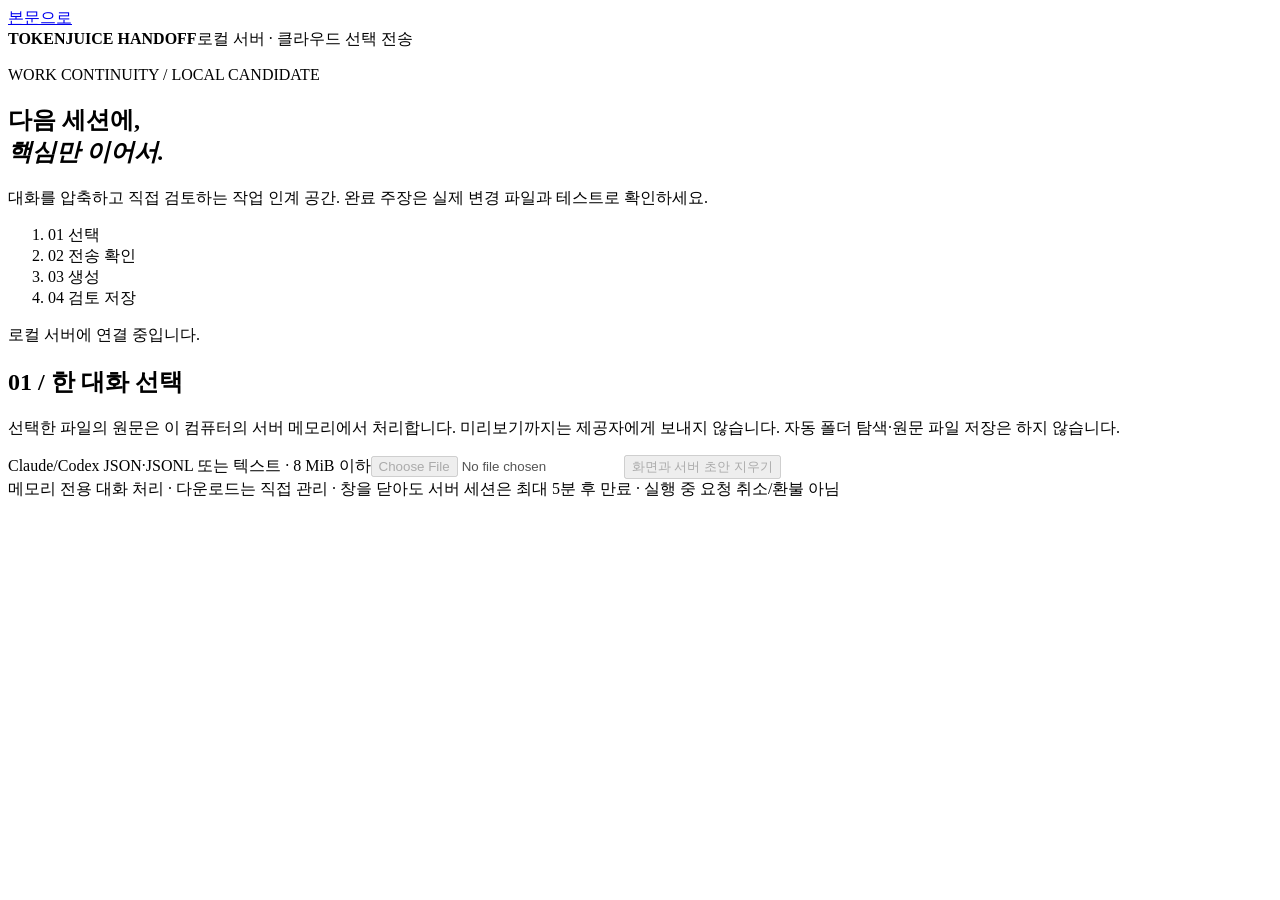
==== local-summary/index.html @ 47b5c276 "Connect local AI summary service with explicit preview and review UI" ====
<!doctype html>
<html lang="ko"><head><meta charset="utf-8"><meta name="viewport" content="width=device-width, initial-scale=1, viewport-fit=cover"><title>TokenJuice 작업 인계</title><link rel="stylesheet" href="/app.css"></head>
<body><a class="skip" href="#main">본문으로</a><main id="main">
  <header><strong>TOKENJUICE <span>HANDOFF</span></strong><span class="badge">로컬 서버 · 클라우드 선택 전송</span></header>
  <section class="intro"><p class="eyebrow">WORK CONTINUITY / LOCAL CANDIDATE</p><h1>다음 세션에,<br><em>핵심만 이어서.</em></h1><p>대화를 압축하고 직접 검토하는 작업 인계 공간. 완료 주장은 실제 변경 파일과 테스트로 확인하세요.</p></section>
  <ol class="steps" aria-label="작업 인계 단계"><li>01 선택</li><li>02 전송 확인</li><li>03 생성</li><li>04 검토 저장</li></ol>
  <p id="status" class="notice" role="status" aria-live="polite">로컬 서버에 연결 중입니다.</p>
  <section class="panel"><h2>01 / 한 대화 선택</h2><p>선택한 파일의 원문은 이 컴퓨터의 서버 메모리에서 처리합니다. 미리보기까지는 제공자에게 보내지 않습니다. 자동 폴더 탐색·원문 파일 저장은 하지 않습니다.</p><label for="file">Claude/Codex JSON·JSONL 또는 텍스트 · 8 MiB 이하</label><input id="file" type="file" accept=".json,.jsonl,.txt" disabled><button id="clear" class="secondary" type="button" disabled>화면과 서버 초안 지우기</button></section>
  <section id="preview-panel" class="panel" hidden><h2>02 / 보내기 전 확인</h2><p id="policy"></p><p class="warning">알려진 비밀값만 제거합니다. 민감정보가 남을 수 있으므로 아래 내용을 직접 확인하세요. 승인하면 토큰 계산과 요약 요청이 Anthropic으로 전송됩니다. 제공자 보존 정책은 별도이며 절대 청구액 상한을 보장하지 않습니다.</p><p>아래 발언을 근거로 목표·완료 주장·막힘·다음 행동을 정리하도록 요청합니다. AI의 완료 발언은 검증된 사실로 취급하지 않습니다.</p><pre id="excerpt" class="excerpt" aria-label="전송할 대화 발언"></pre><p id="expiry"></p><details><summary>기술 정보 · 전체 전송 JSON과 시스템 지시</summary><pre id="payload"></pre></details><label class="check"><input id="consent" type="checkbox"> 전송 내용·제공자·모델·비용 조건을 확인했고 이번 요청 전송에 동의합니다</label><button id="generate" type="button" disabled>동의한 내용으로 요약 생성</button></section>
  <section id="review-panel" class="panel" hidden><h2>04 / 검토하고 인계</h2><p id="cost"></p><p class="warning">AI 초안입니다. 근거 번호는 참조의 존재만 확인하며 사실이나 완료 여부를 보증하지 않습니다. 의미·누락·비밀값을 확인하고 수정하세요.</p>
    <label for="goal">현재 목표</label><textarea id="goal" rows="3" maxlength="4000"></textarea><label for="completed">완료 주장 — 실제 파일·테스트와 대조</label><textarea id="completed" rows="3" maxlength="4000"></textarea><label for="blocked">막힌 부분</label><textarea id="blocked" rows="3" maxlength="4000"></textarea><label for="next">다음 할 일</label><textarea id="next" rows="3" maxlength="4000"></textarea>
    <details><summary>AI 초안의 근거 번호와 발언</summary><pre id="evidence"></pre></details><label class="check"><input id="reviewed" type="checkbox"> 실제 작업·완료 주장·민감정보를 확인하고 네 항목을 검토했습니다</label><button id="save" type="button" disabled>검토한 인계 JSON 저장</button><p>저장 파일은 공개 Pocket에서 다시 열 수 있습니다. 원문·근거·API 키는 저장 파일에서 제외합니다. 새 세션에 자동 실행하거나 파일을 복원하지 않습니다.</p>
  </section><footer>메모리 전용 대화 처리 · 다운로드는 직접 관리 · 창을 닫아도 서버 세션은 최대 5분 후 만료 · 실행 중 요청 취소/환불 아님</footer>
</main><script type="module" src="/app.js"></script></body></html>
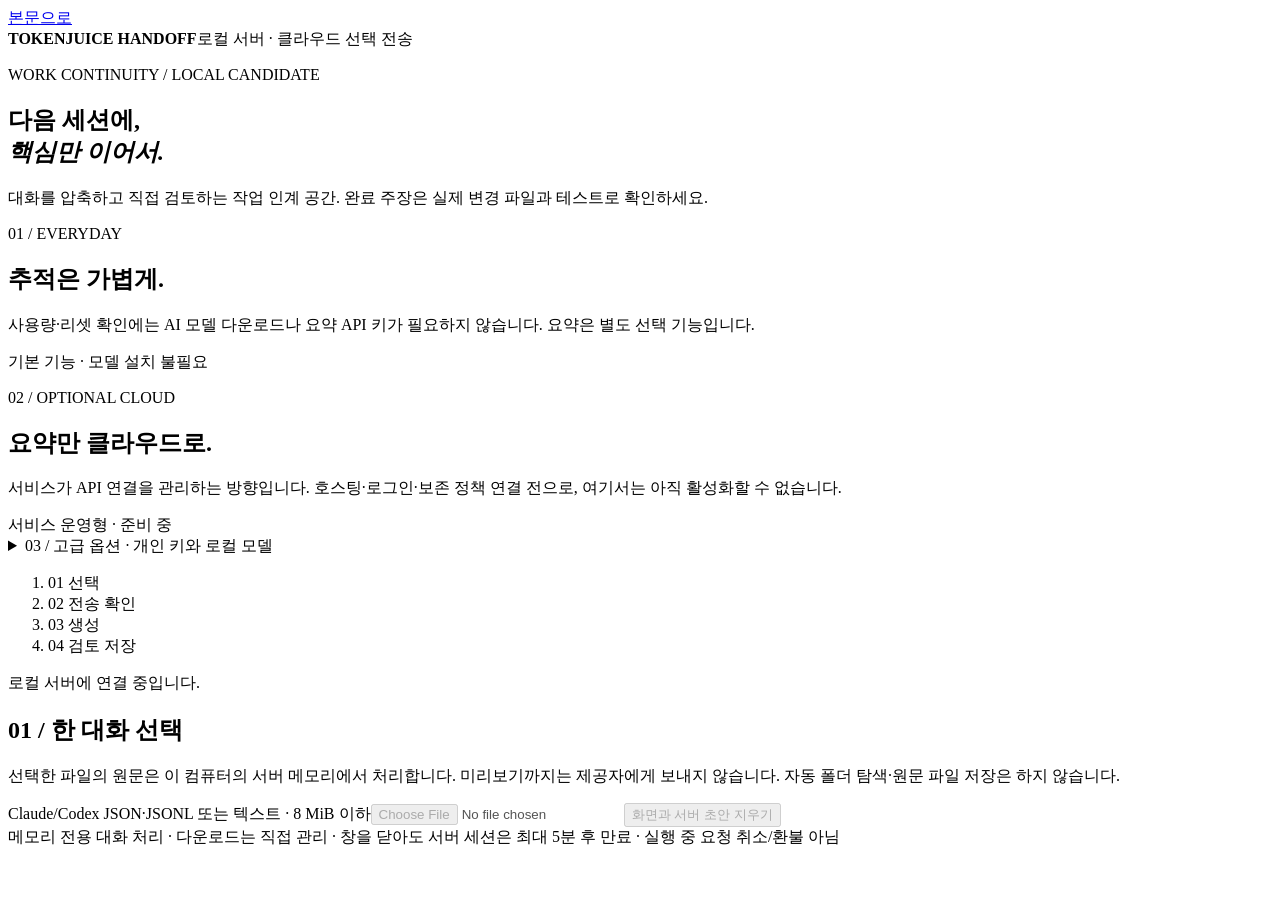
==== commit 303838de: "feat: prepare managed cloud summary gateway and no-download product modes" ====
--- a/local-summary/index.html
+++ b/local-summary/index.html
@@ -3,6 +3,11 @@
 <body><a class="skip" href="#main">본문으로</a><main id="main">
   <header><strong>TOKENJUICE <span>HANDOFF</span></strong><span class="badge">로컬 서버 · 클라우드 선택 전송</span></header>
   <section class="intro"><p class="eyebrow">WORK CONTINUITY / LOCAL CANDIDATE</p><h1>다음 세션에,<br><em>핵심만 이어서.</em></h1><p>대화를 압축하고 직접 검토하는 작업 인계 공간. 완료 주장은 실제 변경 파일과 테스트로 확인하세요.</p></section>
+  <section class="modes" aria-label="설치와 요약 처리 방식">
+    <article><p class="eyebrow">01 / EVERYDAY</p><h2>추적은 가볍게.</h2><p>사용량·리셋 확인에는 AI 모델 다운로드나 요약 API 키가 필요하지 않습니다. 요약은 별도 선택 기능입니다.</p><span class="mode-state">기본 기능 · 모델 설치 불필요</span></article>
+    <article><p class="eyebrow">02 / OPTIONAL CLOUD</p><h2>요약만 클라우드로.</h2><p>서비스가 API 연결을 관리하는 방향입니다. 호스팅·로그인·보존 정책 연결 전으로, 여기서는 아직 활성화할 수 없습니다.</p><span class="mode-state">서비스 운영형 · 준비 중</span></article>
+    <details><summary>03 / 고급 옵션 · 개인 키와 로컬 모델</summary><p>현재 아래 화면은 운영자가 실행한 개인 API 키 또는 Ollama 개발 후보입니다. 개인 키는 별도 API 비용, Ollama는 모델 설치와 기기 자원이 필요합니다. 일반 사용자 필수 설치가 아닙니다.</p><p id="active-mode">현재 실행 방식을 확인 중입니다.</p></details>
+  </section>
   <ol class="steps" aria-label="작업 인계 단계"><li>01 선택</li><li>02 전송 확인</li><li>03 생성</li><li>04 검토 저장</li></ol>
   <p id="status" class="notice" role="status" aria-live="polite">로컬 서버에 연결 중입니다.</p>
   <section class="panel"><h2>01 / 한 대화 선택</h2><p>선택한 파일의 원문은 이 컴퓨터의 서버 메모리에서 처리합니다. 미리보기까지는 제공자에게 보내지 않습니다. 자동 폴더 탐색·원문 파일 저장은 하지 않습니다.</p><label for="file">Claude/Codex JSON·JSONL 또는 텍스트 · 8 MiB 이하</label><input id="file" type="file" accept=".json,.jsonl,.txt" disabled><button id="clear" class="secondary" type="button" disabled>화면과 서버 초안 지우기</button></section>
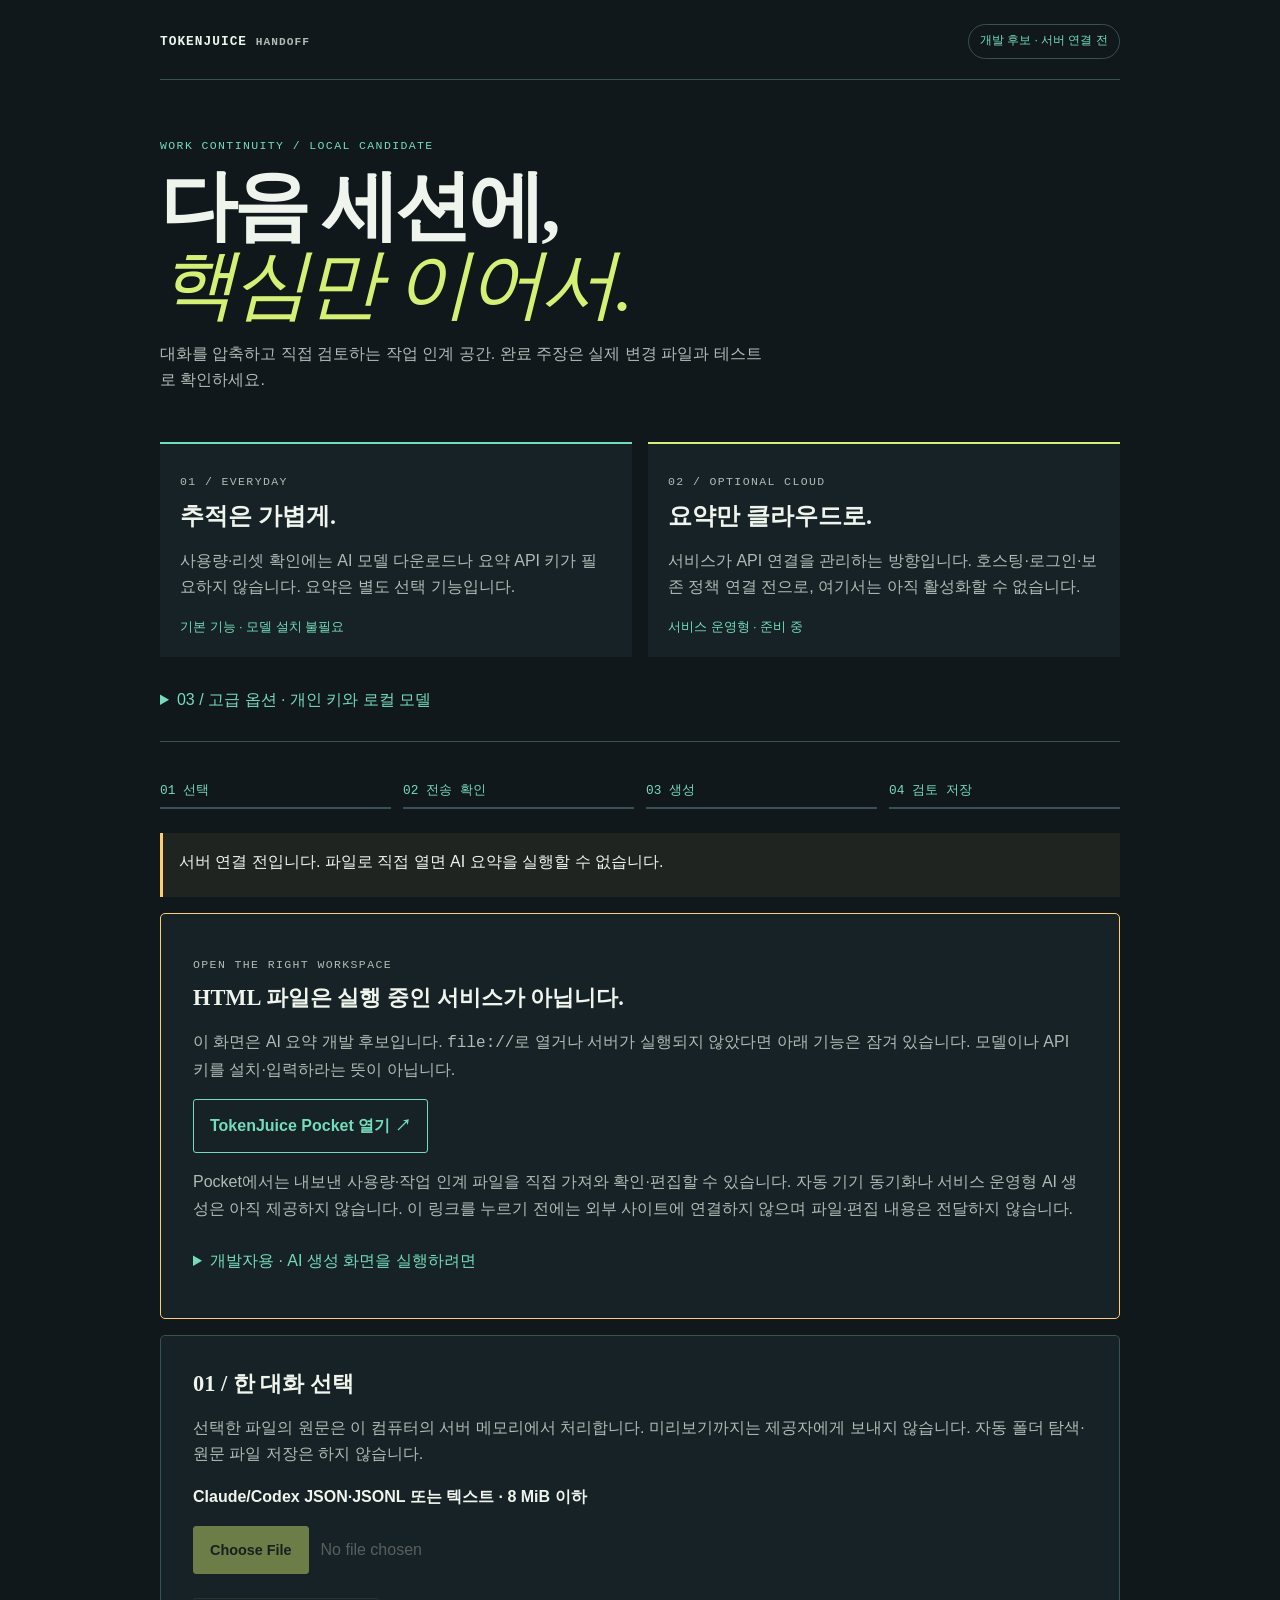
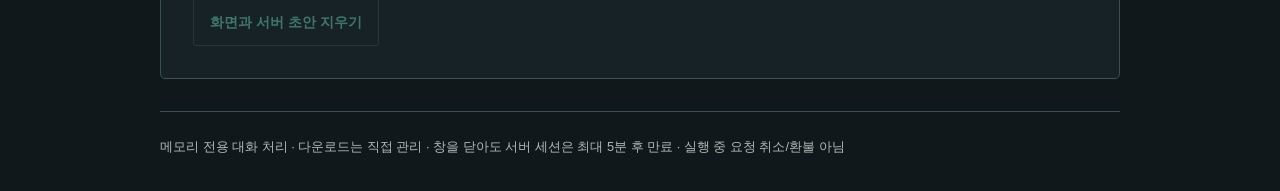
==== commit fdd5ca68: "fix: provide styled recovery when summary is opened as a file" ====
--- a/local-summary/index.html
+++ b/local-summary/index.html
@@ -1,7 +1,7 @@
 <!doctype html>
-<html lang="ko"><head><meta charset="utf-8"><meta name="viewport" content="width=device-width, initial-scale=1, viewport-fit=cover"><title>TokenJuice 작업 인계</title><link rel="stylesheet" href="/app.css"></head>
+<html lang="ko"><head><meta charset="utf-8"><meta name="viewport" content="width=device-width, initial-scale=1, viewport-fit=cover"><title>TokenJuice 작업 인계</title><link rel="stylesheet" href="./app.css"></head>
 <body><a class="skip" href="#main">본문으로</a><main id="main">
-  <header><strong>TOKENJUICE <span>HANDOFF</span></strong><span class="badge">로컬 서버 · 클라우드 선택 전송</span></header>
+  <header><strong>TOKENJUICE <span>HANDOFF</span></strong><span class="badge">개발 후보 · 서버 연결 전</span></header>
   <section class="intro"><p class="eyebrow">WORK CONTINUITY / LOCAL CANDIDATE</p><h1>다음 세션에,<br><em>핵심만 이어서.</em></h1><p>대화를 압축하고 직접 검토하는 작업 인계 공간. 완료 주장은 실제 변경 파일과 테스트로 확인하세요.</p></section>
   <section class="modes" aria-label="설치와 요약 처리 방식">
     <article><p class="eyebrow">01 / EVERYDAY</p><h2>추적은 가볍게.</h2><p>사용량·리셋 확인에는 AI 모델 다운로드나 요약 API 키가 필요하지 않습니다. 요약은 별도 선택 기능입니다.</p><span class="mode-state">기본 기능 · 모델 설치 불필요</span></article>
@@ -9,11 +9,12 @@
     <details><summary>03 / 고급 옵션 · 개인 키와 로컬 모델</summary><p>현재 아래 화면은 운영자가 실행한 개인 API 키 또는 Ollama 개발 후보입니다. 개인 키는 별도 API 비용, Ollama는 모델 설치와 기기 자원이 필요합니다. 일반 사용자 필수 설치가 아닙니다.</p><p id="active-mode">현재 실행 방식을 확인 중입니다.</p></details>
   </section>
   <ol class="steps" aria-label="작업 인계 단계"><li>01 선택</li><li>02 전송 확인</li><li>03 생성</li><li>04 검토 저장</li></ol>
-  <p id="status" class="notice" role="status" aria-live="polite">로컬 서버에 연결 중입니다.</p>
+  <p id="status" class="notice" role="status" aria-live="polite">서버 연결 전입니다. 파일로 직접 열면 AI 요약을 실행할 수 없습니다.</p>
+  <section id="connection-help" class="panel recovery" aria-labelledby="connection-heading"><p class="eyebrow">OPEN THE RIGHT WORKSPACE</p><h2 id="connection-heading">HTML 파일은 실행 중인 서비스가 아닙니다.</h2><p>이 화면은 AI 요약 개발 후보입니다. <code>file://</code>로 열거나 서버가 실행되지 않았다면 아래 기능은 잠겨 있습니다. 모델이나 API 키를 설치·입력하라는 뜻이 아닙니다.</p><a id="pocket-link" class="recovery-link" href="https://kendrick-na.github.io/tokenjuice/" rel="noreferrer">TokenJuice Pocket 열기 ↗</a><p>Pocket에서는 내보낸 사용량·작업 인계 파일을 직접 가져와 확인·편집할 수 있습니다. 자동 기기 동기화나 서비스 운영형 AI 생성은 아직 제공하지 않습니다. 이 링크를 누르기 전에는 외부 사이트에 연결하지 않으며 파일·편집 내용은 전달하지 않습니다.</p><details><summary>개발자용 · AI 생성 화면을 실행하려면</summary><p>저장소에서 명시적으로 설정한 로컬 서버를 실행한 뒤, 터미널이 출력한 <code>http://127.0.0.1:포트</code> 주소를 여세요. 개인 API 키 경로는 별도 비용·전송 승인이 필요하고, Ollama 경로는 선택적 모델 설치가 필요합니다. HTML을 열거나 Pocket으로 이동하는 것만으로 서버·모델을 설치하거나 실행하지 않습니다.</p><a href="https://github.com/kendrick-na/tokenjuice/blob/main/docs/LOCAL_AI_SUMMARY.md" rel="noreferrer">고급 요약 실행 안내 ↗</a></details></section>
   <section class="panel"><h2>01 / 한 대화 선택</h2><p>선택한 파일의 원문은 이 컴퓨터의 서버 메모리에서 처리합니다. 미리보기까지는 제공자에게 보내지 않습니다. 자동 폴더 탐색·원문 파일 저장은 하지 않습니다.</p><label for="file">Claude/Codex JSON·JSONL 또는 텍스트 · 8 MiB 이하</label><input id="file" type="file" accept=".json,.jsonl,.txt" disabled><button id="clear" class="secondary" type="button" disabled>화면과 서버 초안 지우기</button></section>
   <section id="preview-panel" class="panel" hidden><h2>02 / 보내기 전 확인</h2><p id="policy"></p><p class="warning">알려진 비밀값만 제거합니다. 민감정보가 남을 수 있으므로 아래 내용을 직접 확인하세요. 승인하면 토큰 계산과 요약 요청이 Anthropic으로 전송됩니다. 제공자 보존 정책은 별도이며 절대 청구액 상한을 보장하지 않습니다.</p><p>아래 발언을 근거로 목표·완료 주장·막힘·다음 행동을 정리하도록 요청합니다. AI의 완료 발언은 검증된 사실로 취급하지 않습니다.</p><pre id="excerpt" class="excerpt" aria-label="전송할 대화 발언"></pre><p id="expiry"></p><details><summary>기술 정보 · 전체 전송 JSON과 시스템 지시</summary><pre id="payload"></pre></details><label class="check"><input id="consent" type="checkbox"> 전송 내용·제공자·모델·비용 조건을 확인했고 이번 요청 전송에 동의합니다</label><button id="generate" type="button" disabled>동의한 내용으로 요약 생성</button></section>
   <section id="review-panel" class="panel" hidden><h2>04 / 검토하고 인계</h2><p id="cost"></p><p class="warning">AI 초안입니다. 근거 번호는 참조의 존재만 확인하며 사실이나 완료 여부를 보증하지 않습니다. 의미·누락·비밀값을 확인하고 수정하세요.</p>
     <label for="goal">현재 목표</label><textarea id="goal" rows="3" maxlength="4000"></textarea><label for="completed">완료 주장 — 실제 파일·테스트와 대조</label><textarea id="completed" rows="3" maxlength="4000"></textarea><label for="blocked">막힌 부분</label><textarea id="blocked" rows="3" maxlength="4000"></textarea><label for="next">다음 할 일</label><textarea id="next" rows="3" maxlength="4000"></textarea>
     <details><summary>AI 초안의 근거 번호와 발언</summary><pre id="evidence"></pre></details><label class="check"><input id="reviewed" type="checkbox"> 실제 작업·완료 주장·민감정보를 확인하고 네 항목을 검토했습니다</label><button id="save" type="button" disabled>검토한 인계 JSON 저장</button><p>저장 파일은 공개 Pocket에서 다시 열 수 있습니다. 원문·근거·API 키는 저장 파일에서 제외합니다. 새 세션에 자동 실행하거나 파일을 복원하지 않습니다.</p>
   </section><footer>메모리 전용 대화 처리 · 다운로드는 직접 관리 · 창을 닫아도 서버 세션은 최대 5분 후 만료 · 실행 중 요청 취소/환불 아님</footer>
-</main><script type="module" src="/app.js"></script></body></html>
+</main><script type="module" src="./app.js"></script></body></html>
--- a/local-summary/app.css
+++ b/local-summary/app.css
@@ -0,0 +1,8 @@
+:root{color-scheme:dark;--ink:#eff4ed;--muted:#afbbb6;--canvas:#10181b;--panel:#162225;--line:#385056;--lime:#d6ef75;--teal:#74dbbb;--amber:#ffcc70;--serif:"Iowan Old Style","Palatino Linotype",Georgia,serif;--sans:"Avenir Next",Avenir,"Trebuchet MS",sans-serif;--mono:"SFMono-Regular",Consolas,monospace}
+*{box-sizing:border-box}body{margin:0;background:var(--canvas);color:var(--ink);font:1rem/1.65 var(--sans)}[hidden]{display:none!important}main{max-width:68rem;margin:auto;padding:max(1.5rem,env(safe-area-inset-top)) clamp(1.25rem,5vw,4rem) max(2rem,env(safe-area-inset-bottom))}header{display:flex;flex-wrap:wrap;gap:1rem;justify-content:space-between;align-items:center;border-bottom:1px solid var(--line);padding-bottom:1.25rem}header strong{font:800 .8rem var(--mono);letter-spacing:.08em}header strong span{color:var(--muted);font-size:.7rem}.badge{border:1px solid var(--line);border-radius:3rem;padding:.4rem .7rem;font-size:.75rem;color:var(--teal)}.intro{padding:3rem 0 2rem}.eyebrow{color:var(--teal);font:.72rem var(--mono);letter-spacing:.12em}h1{font:700 clamp(2.4rem,8vw,4.8rem)/1.02 var(--serif);letter-spacing:-.05em;margin:1rem 0}h1 em{color:var(--lime);font-weight:400}.intro>p:last-child{max-width:38rem;color:var(--muted)}.steps{display:flex;flex-wrap:wrap;gap:.75rem;list-style:none;padding:0;margin:0 0 1.5rem}.steps li{border-bottom:2px solid var(--line);padding:.5rem 0;flex:1 1 8rem;font:.8rem var(--mono);color:var(--teal)}.panel{padding:clamp(1.2rem,4vw,2rem);margin:1rem 0;border:1px solid var(--line);background:var(--panel);border-radius:5px}h2{font:700 1.4rem var(--serif);margin:0 0 1rem}.panel p,footer{color:var(--muted)}label{display:block;font-weight:600;margin:1rem 0 .5rem}input[type=file]{width:100%;min-height:48px;font:inherit;padding:.5rem 0}input::file-selector-button,button{font:700 .9rem var(--sans);min-height:48px;padding:.8rem 1rem;border:1px solid var(--lime);border-radius:3px;background:var(--lime);color:#172017;cursor:pointer;transition:opacity .15s}input::file-selector-button{margin-right:.75rem}button{margin-top:1rem}button.secondary{background:transparent;color:var(--teal);border-color:var(--line)}button:disabled,input:disabled{opacity:.45;cursor:not-allowed}button:not(:disabled):hover{opacity:.85}textarea{width:100%;resize:vertical;min-height:7rem;border:1px solid var(--line);border-radius:3px;padding:.8rem;color:var(--ink);background:var(--canvas);font:1rem/1.6 var(--sans)}.notice,.warning{padding:1rem;border-left:3px solid var(--amber);background:#ffcc7010;overflow-wrap:anywhere}.notice{min-height:4rem;color:var(--ink)}.check{display:flex;align-items:flex-start;gap:.75rem;min-height:48px;padding:.75rem;border:1px solid var(--line);font-size:.95rem}.check input{flex:0 0 auto;width:1.2rem;height:1.2rem;margin-top:.2rem;accent-color:var(--lime)}summary{min-height:48px;padding:.6rem 0;color:var(--teal);cursor:pointer}pre{white-space:pre-wrap;overflow-wrap:anywhere;font:.8rem/1.65 var(--mono);border:1px solid var(--line);background:var(--canvas);padding:1rem;max-height:32rem;overflow:auto}pre.excerpt{font:1rem/1.7 var(--sans)}footer{font-size:.8rem;border-top:1px solid var(--line);padding-top:1.5rem;margin-top:2rem}button:focus-visible,input:focus-visible,textarea:focus-visible,summary:focus-visible,a:focus-visible{outline:3px solid var(--lime);outline-offset:3px}.skip{position:absolute;top:-5rem;left:1rem;background:var(--canvas);color:var(--lime);padding:.7rem}.skip:focus{top:1rem}@media(prefers-reduced-motion:reduce){*{transition:none!important}}@media(max-width:480px){button{width:100%}.intro{padding:2rem 0}.steps li{flex-basis:40%}}
+/* Keep everyday tracking separate from opt-in generation and advanced setup. */
+.modes{display:grid;grid-template-columns:repeat(2,minmax(0,1fr));gap:1rem;margin:0 0 2rem}.modes article{padding:1.25rem;border-top:2px solid var(--teal);background:var(--panel);min-width:0}.modes article:nth-child(2){border-color:var(--lime)}.modes h2{margin:.6rem 0;font-size:1.5rem}.modes p{color:var(--muted);overflow-wrap:anywhere}.mode-state{display:block;color:var(--teal);font-size:.8rem}.modes>details{grid-column:1/-1;border-bottom:1px solid var(--line);padding:.25rem 0 1rem}.modes>details p{max-width:45rem}@media(max-width:600px){.modes{grid-template-columns:minmax(0,1fr)}}
+/* Policy links are explicit touch targets, never provider auto-navigation. */
+#privacy{display:block;min-height:48px;padding:.75rem 0;color:var(--teal);overflow-wrap:anywhere}
+#logout{margin-inline-start:.75rem}@media(max-width:480px){#logout{margin-inline-start:0}}
+.recovery{border-color:var(--amber)}.recovery-link{display:inline-flex;align-items:center;min-height:48px;padding:.8rem 1rem;border:1px solid var(--teal);border-radius:3px;color:var(--teal);text-decoration:none;font-weight:700}.recovery a{overflow-wrap:anywhere}.recovery details>a{display:block;min-height:48px;padding:.75rem 0;color:var(--teal)}.recovery code{overflow-wrap:anywhere}
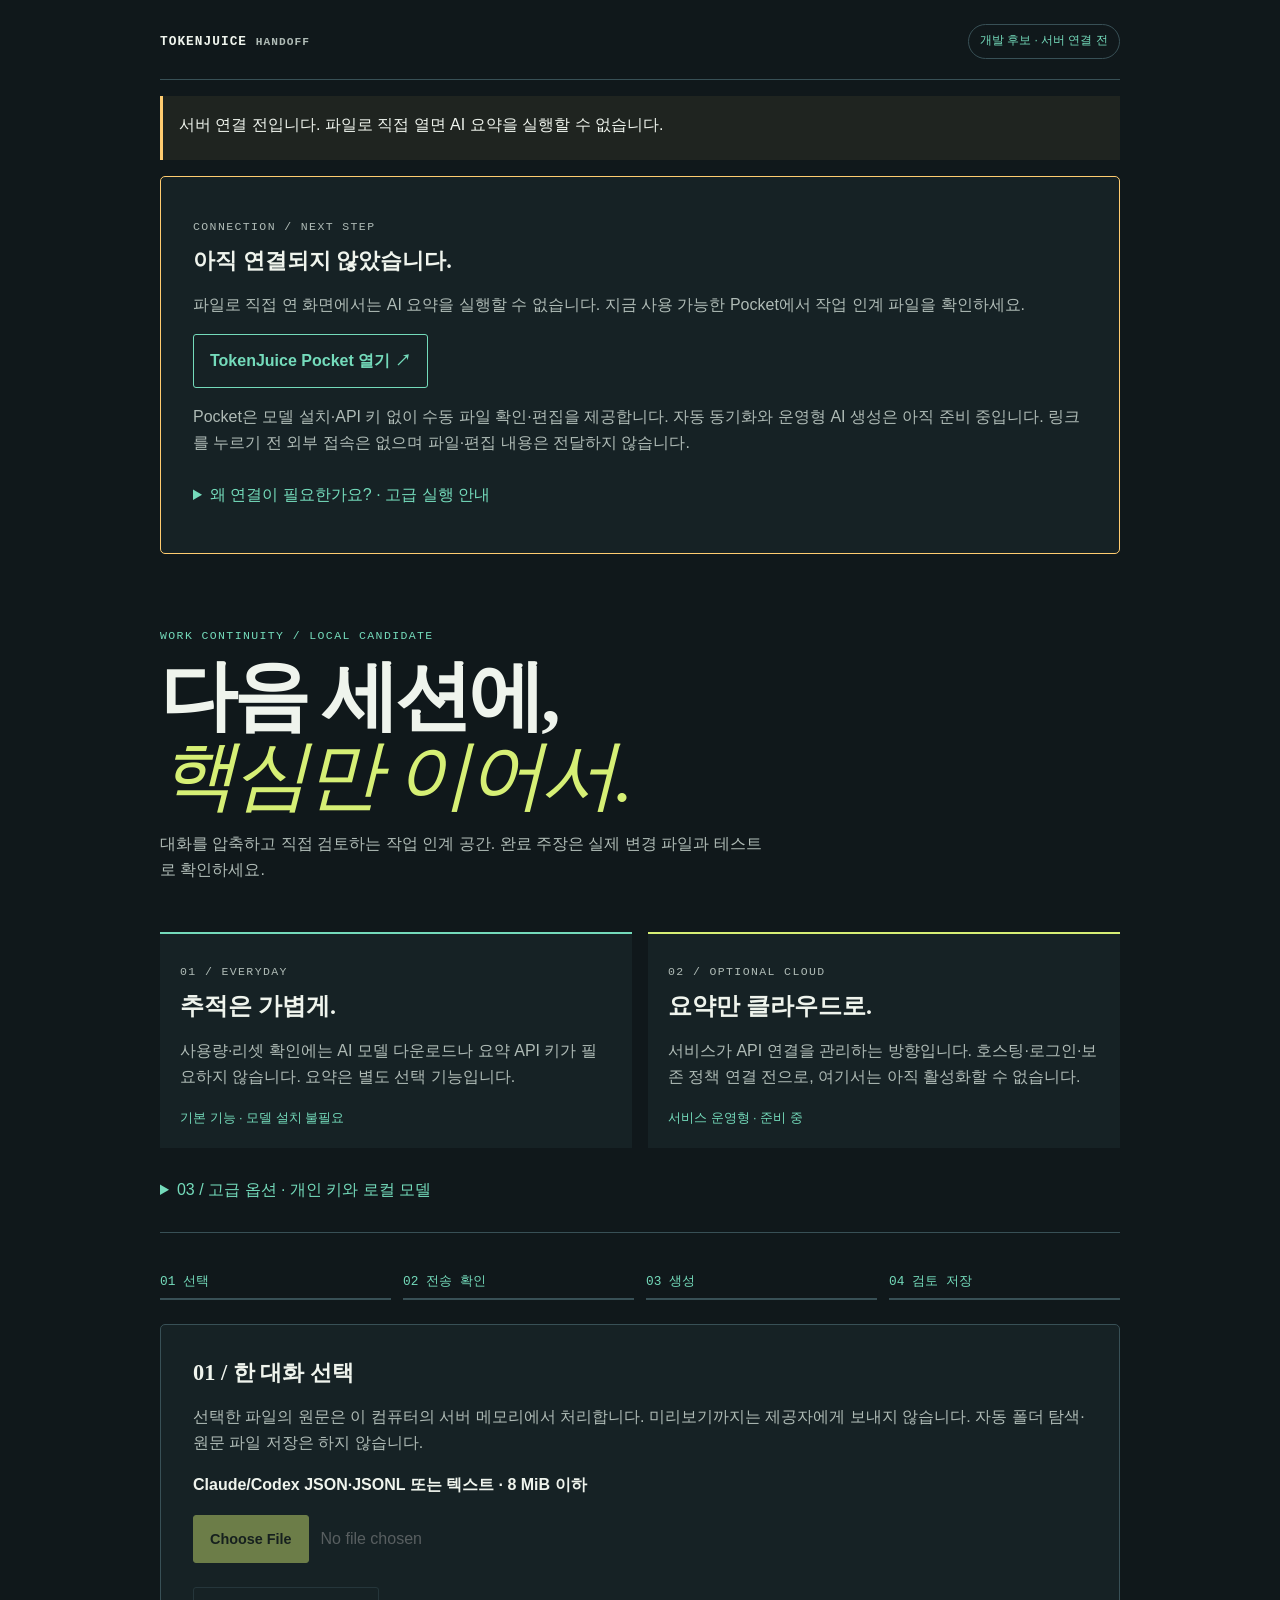
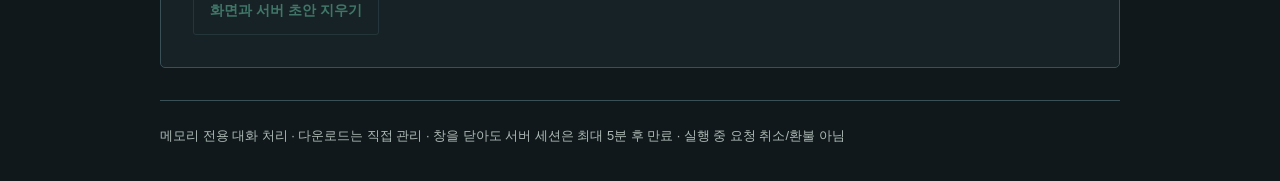
==== commit bb6caf97: "fix: validate summary connection and surface recovery first" ====
--- a/local-summary/index.html
+++ b/local-summary/index.html
@@ -2,6 +2,14 @@
 <html lang="ko"><head><meta charset="utf-8"><meta name="viewport" content="width=device-width, initial-scale=1, viewport-fit=cover"><title>TokenJuice 작업 인계</title><link rel="stylesheet" href="./app.css"></head>
 <body><a class="skip" href="#main">본문으로</a><main id="main">
   <header><strong>TOKENJUICE <span>HANDOFF</span></strong><span class="badge">개발 후보 · 서버 연결 전</span></header>
+  <p id="status" class="notice" role="status" aria-live="polite">서버 연결 전입니다. 파일로 직접 열면 AI 요약을 실행할 수 없습니다.</p>
+  <section id="connection-help" class="panel recovery" aria-labelledby="connection-heading">
+    <p class="eyebrow">CONNECTION / NEXT STEP</p><h2 id="connection-heading">아직 연결되지 않았습니다.</h2>
+    <p>파일로 직접 연 화면에서는 AI 요약을 실행할 수 없습니다. 지금 사용 가능한 Pocket에서 작업 인계 파일을 확인하세요.</p>
+    <a id="pocket-link" class="recovery-link" href="https://kendrick-na.github.io/tokenjuice/" rel="noreferrer">TokenJuice Pocket 열기 ↗</a>
+    <p>Pocket은 모델 설치·API 키 없이 수동 파일 확인·편집을 제공합니다. 자동 동기화와 운영형 AI 생성은 아직 준비 중입니다. 링크를 누르기 전 외부 접속은 없으며 파일·편집 내용은 전달하지 않습니다.</p>
+    <details><summary>왜 연결이 필요한가요? · 고급 실행 안내</summary><p>HTML 파일은 실행 중인 서비스가 아닙니다. 이 화면은 AI 요약 개발 후보로, 서버 연결 전에는 입력·생성이 잠겨 있습니다. 일반 사용자에게 모델이나 API 키를 필수 설치·입력하라는 뜻이 아닙니다.</p><p>개발자는 저장소에서 명시적으로 설정한 로컬 서버를 실행한 뒤, 터미널이 출력한 <code>http://127.0.0.1:포트</code> 주소를 여세요. 개인 API 키 경로는 별도 비용·전송 승인이 필요하고 Ollama 경로는 선택적 모델 설치가 필요합니다. 파일이나 Pocket을 여는 것만으로 서버·모델을 설치하거나 실행하지 않습니다.</p><a href="https://github.com/kendrick-na/tokenjuice/blob/main/docs/LOCAL_AI_SUMMARY.md" rel="noreferrer">고급 요약 실행 안내 ↗</a></details>
+  </section>
   <section class="intro"><p class="eyebrow">WORK CONTINUITY / LOCAL CANDIDATE</p><h1>다음 세션에,<br><em>핵심만 이어서.</em></h1><p>대화를 압축하고 직접 검토하는 작업 인계 공간. 완료 주장은 실제 변경 파일과 테스트로 확인하세요.</p></section>
   <section class="modes" aria-label="설치와 요약 처리 방식">
     <article><p class="eyebrow">01 / EVERYDAY</p><h2>추적은 가볍게.</h2><p>사용량·리셋 확인에는 AI 모델 다운로드나 요약 API 키가 필요하지 않습니다. 요약은 별도 선택 기능입니다.</p><span class="mode-state">기본 기능 · 모델 설치 불필요</span></article>
@@ -9,8 +17,6 @@
     <details><summary>03 / 고급 옵션 · 개인 키와 로컬 모델</summary><p>현재 아래 화면은 운영자가 실행한 개인 API 키 또는 Ollama 개발 후보입니다. 개인 키는 별도 API 비용, Ollama는 모델 설치와 기기 자원이 필요합니다. 일반 사용자 필수 설치가 아닙니다.</p><p id="active-mode">현재 실행 방식을 확인 중입니다.</p></details>
   </section>
   <ol class="steps" aria-label="작업 인계 단계"><li>01 선택</li><li>02 전송 확인</li><li>03 생성</li><li>04 검토 저장</li></ol>
-  <p id="status" class="notice" role="status" aria-live="polite">서버 연결 전입니다. 파일로 직접 열면 AI 요약을 실행할 수 없습니다.</p>
-  <section id="connection-help" class="panel recovery" aria-labelledby="connection-heading"><p class="eyebrow">OPEN THE RIGHT WORKSPACE</p><h2 id="connection-heading">HTML 파일은 실행 중인 서비스가 아닙니다.</h2><p>이 화면은 AI 요약 개발 후보입니다. <code>file://</code>로 열거나 서버가 실행되지 않았다면 아래 기능은 잠겨 있습니다. 모델이나 API 키를 설치·입력하라는 뜻이 아닙니다.</p><a id="pocket-link" class="recovery-link" href="https://kendrick-na.github.io/tokenjuice/" rel="noreferrer">TokenJuice Pocket 열기 ↗</a><p>Pocket에서는 내보낸 사용량·작업 인계 파일을 직접 가져와 확인·편집할 수 있습니다. 자동 기기 동기화나 서비스 운영형 AI 생성은 아직 제공하지 않습니다. 이 링크를 누르기 전에는 외부 사이트에 연결하지 않으며 파일·편집 내용은 전달하지 않습니다.</p><details><summary>개발자용 · AI 생성 화면을 실행하려면</summary><p>저장소에서 명시적으로 설정한 로컬 서버를 실행한 뒤, 터미널이 출력한 <code>http://127.0.0.1:포트</code> 주소를 여세요. 개인 API 키 경로는 별도 비용·전송 승인이 필요하고, Ollama 경로는 선택적 모델 설치가 필요합니다. HTML을 열거나 Pocket으로 이동하는 것만으로 서버·모델을 설치하거나 실행하지 않습니다.</p><a href="https://github.com/kendrick-na/tokenjuice/blob/main/docs/LOCAL_AI_SUMMARY.md" rel="noreferrer">고급 요약 실행 안내 ↗</a></details></section>
   <section class="panel"><h2>01 / 한 대화 선택</h2><p>선택한 파일의 원문은 이 컴퓨터의 서버 메모리에서 처리합니다. 미리보기까지는 제공자에게 보내지 않습니다. 자동 폴더 탐색·원문 파일 저장은 하지 않습니다.</p><label for="file">Claude/Codex JSON·JSONL 또는 텍스트 · 8 MiB 이하</label><input id="file" type="file" accept=".json,.jsonl,.txt" disabled><button id="clear" class="secondary" type="button" disabled>화면과 서버 초안 지우기</button></section>
   <section id="preview-panel" class="panel" hidden><h2>02 / 보내기 전 확인</h2><p id="policy"></p><p class="warning">알려진 비밀값만 제거합니다. 민감정보가 남을 수 있으므로 아래 내용을 직접 확인하세요. 승인하면 토큰 계산과 요약 요청이 Anthropic으로 전송됩니다. 제공자 보존 정책은 별도이며 절대 청구액 상한을 보장하지 않습니다.</p><p>아래 발언을 근거로 목표·완료 주장·막힘·다음 행동을 정리하도록 요청합니다. AI의 완료 발언은 검증된 사실로 취급하지 않습니다.</p><pre id="excerpt" class="excerpt" aria-label="전송할 대화 발언"></pre><p id="expiry"></p><details><summary>기술 정보 · 전체 전송 JSON과 시스템 지시</summary><pre id="payload"></pre></details><label class="check"><input id="consent" type="checkbox"> 전송 내용·제공자·모델·비용 조건을 확인했고 이번 요청 전송에 동의합니다</label><button id="generate" type="button" disabled>동의한 내용으로 요약 생성</button></section>
   <section id="review-panel" class="panel" hidden><h2>04 / 검토하고 인계</h2><p id="cost"></p><p class="warning">AI 초안입니다. 근거 번호는 참조의 존재만 확인하며 사실이나 완료 여부를 보증하지 않습니다. 의미·누락·비밀값을 확인하고 수정하세요.</p>
